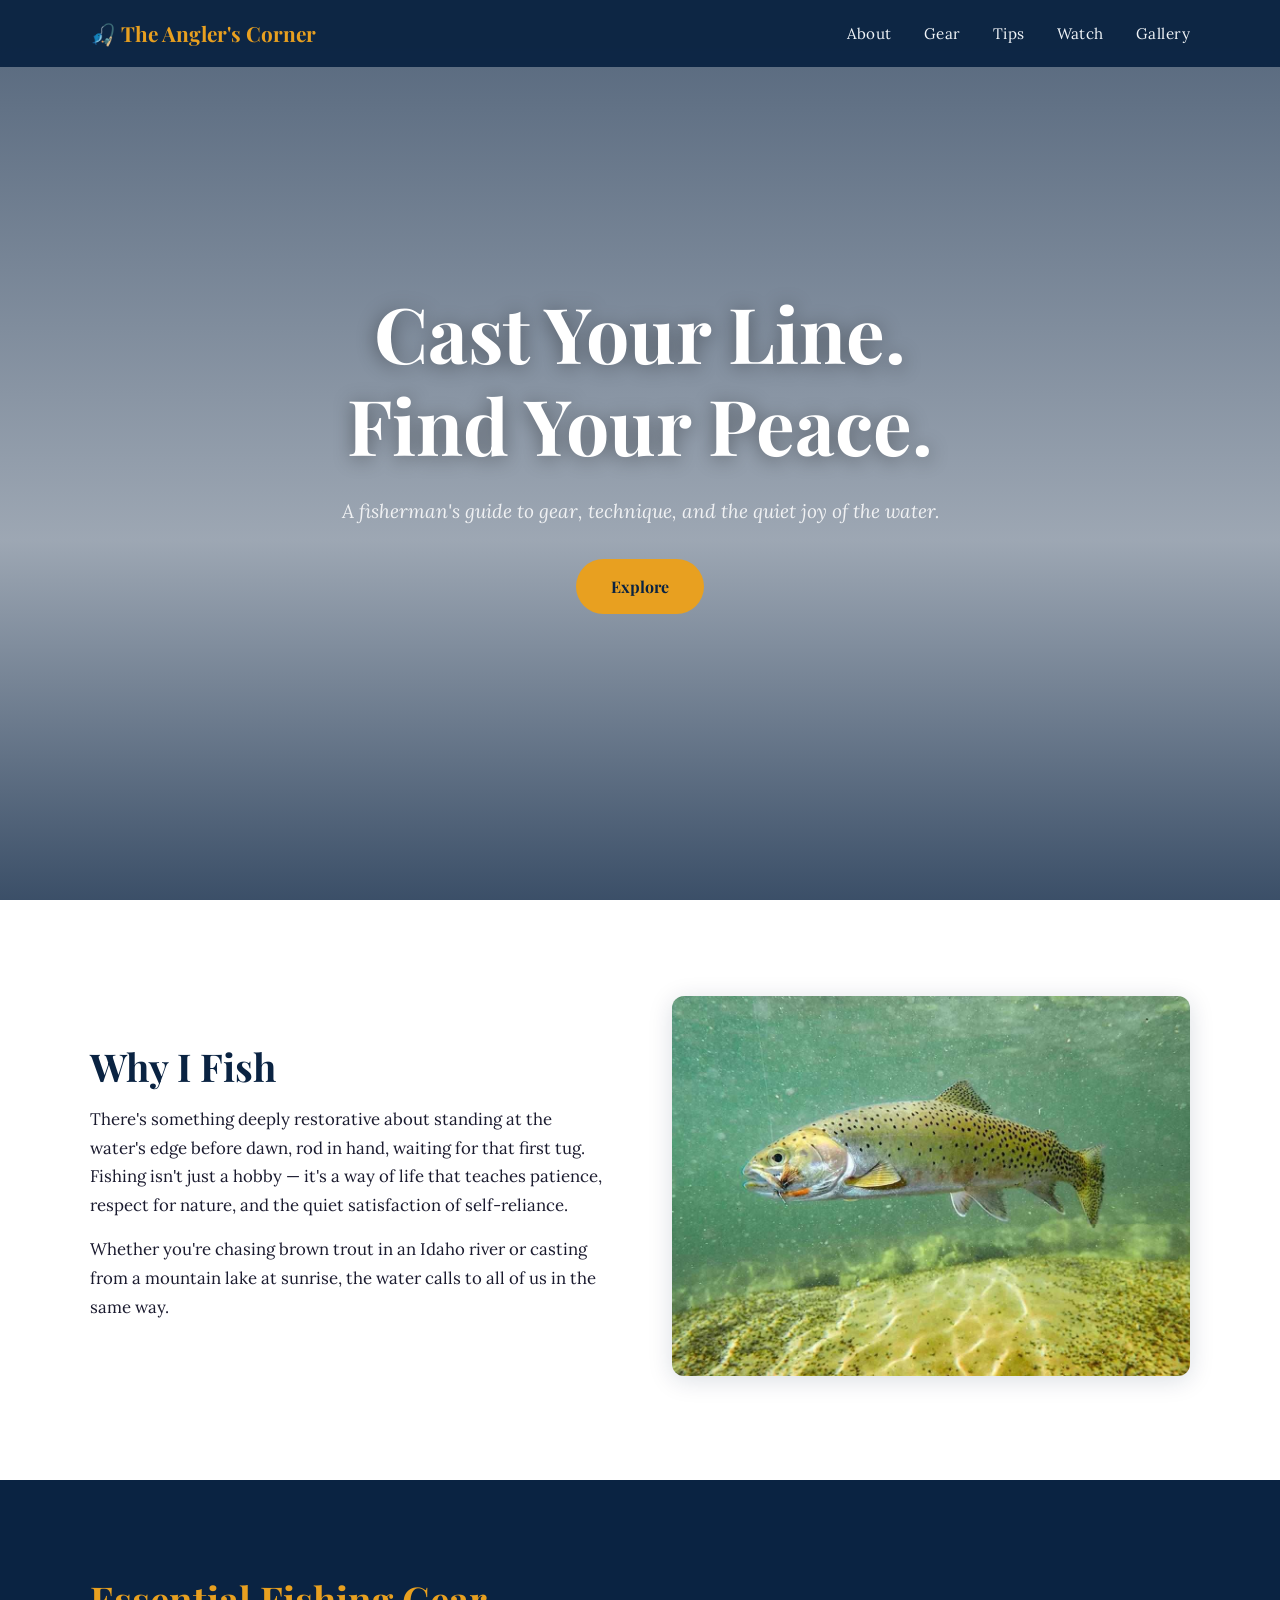
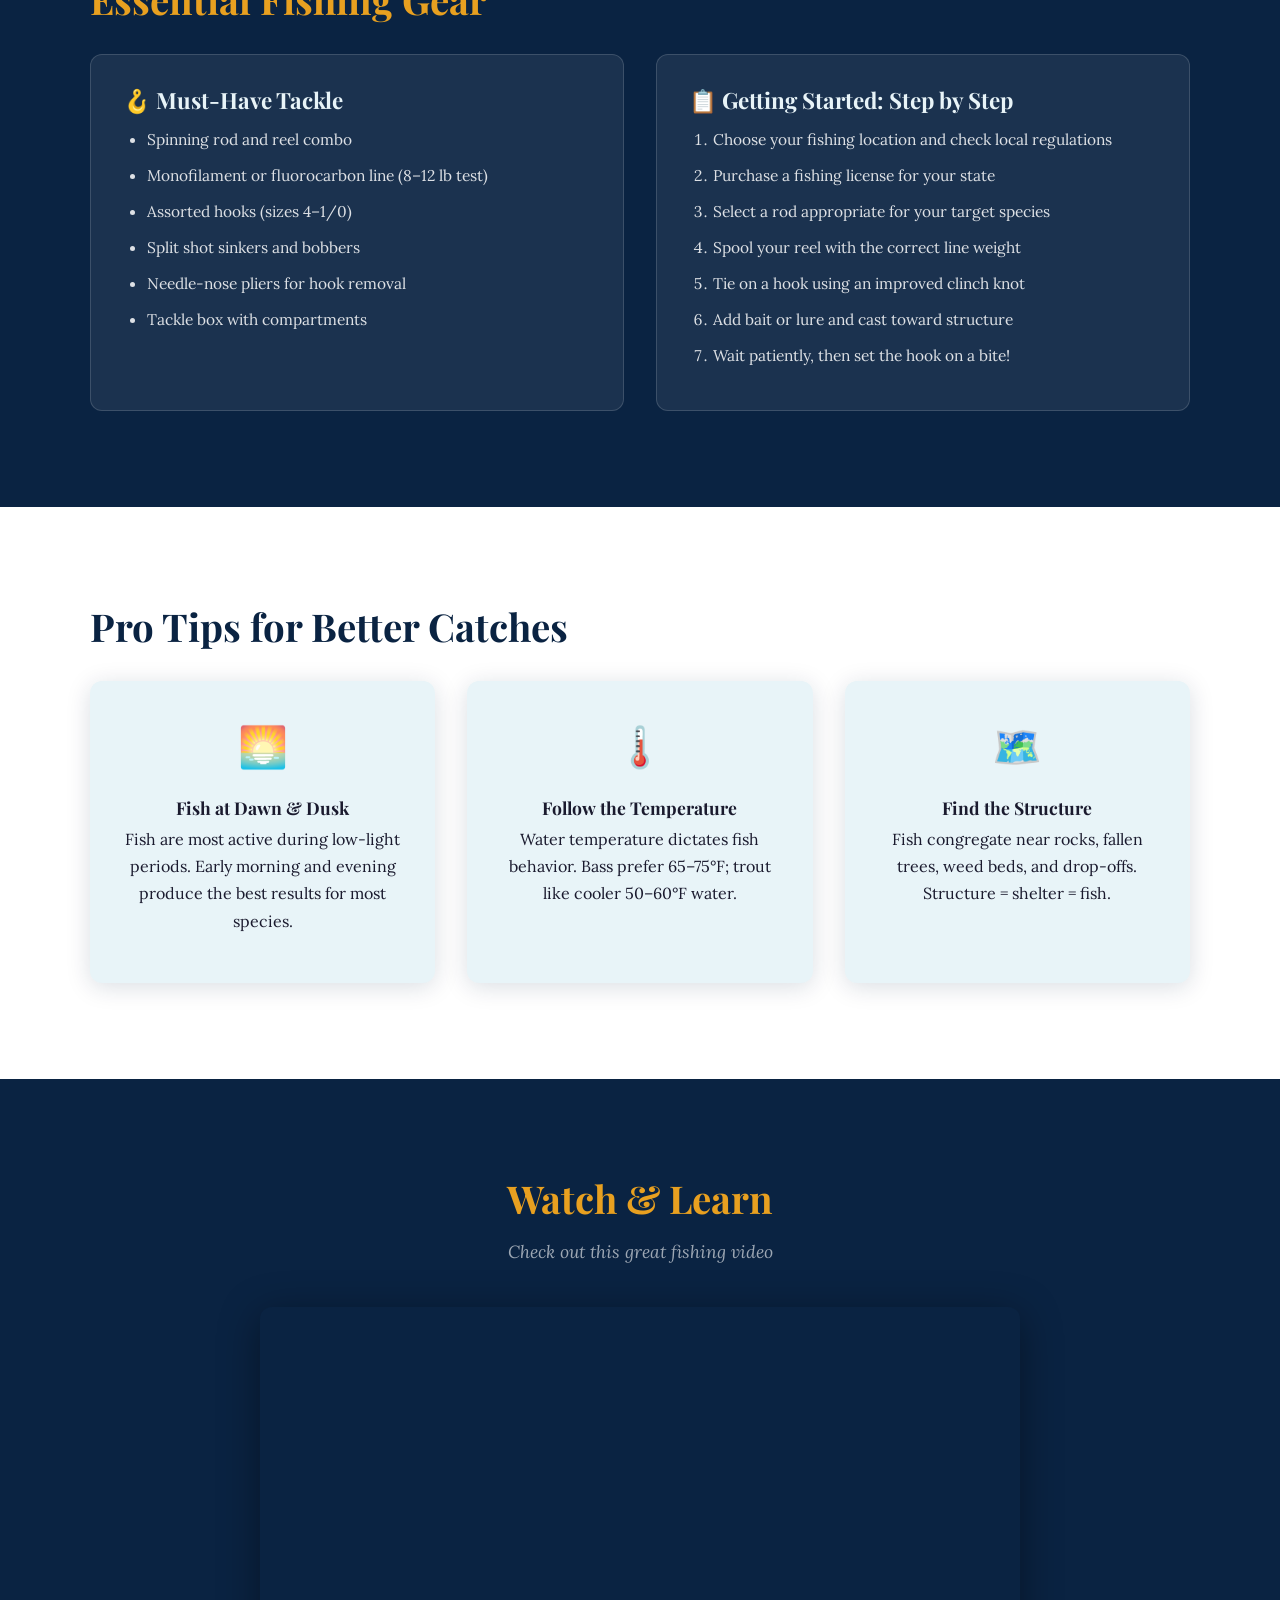
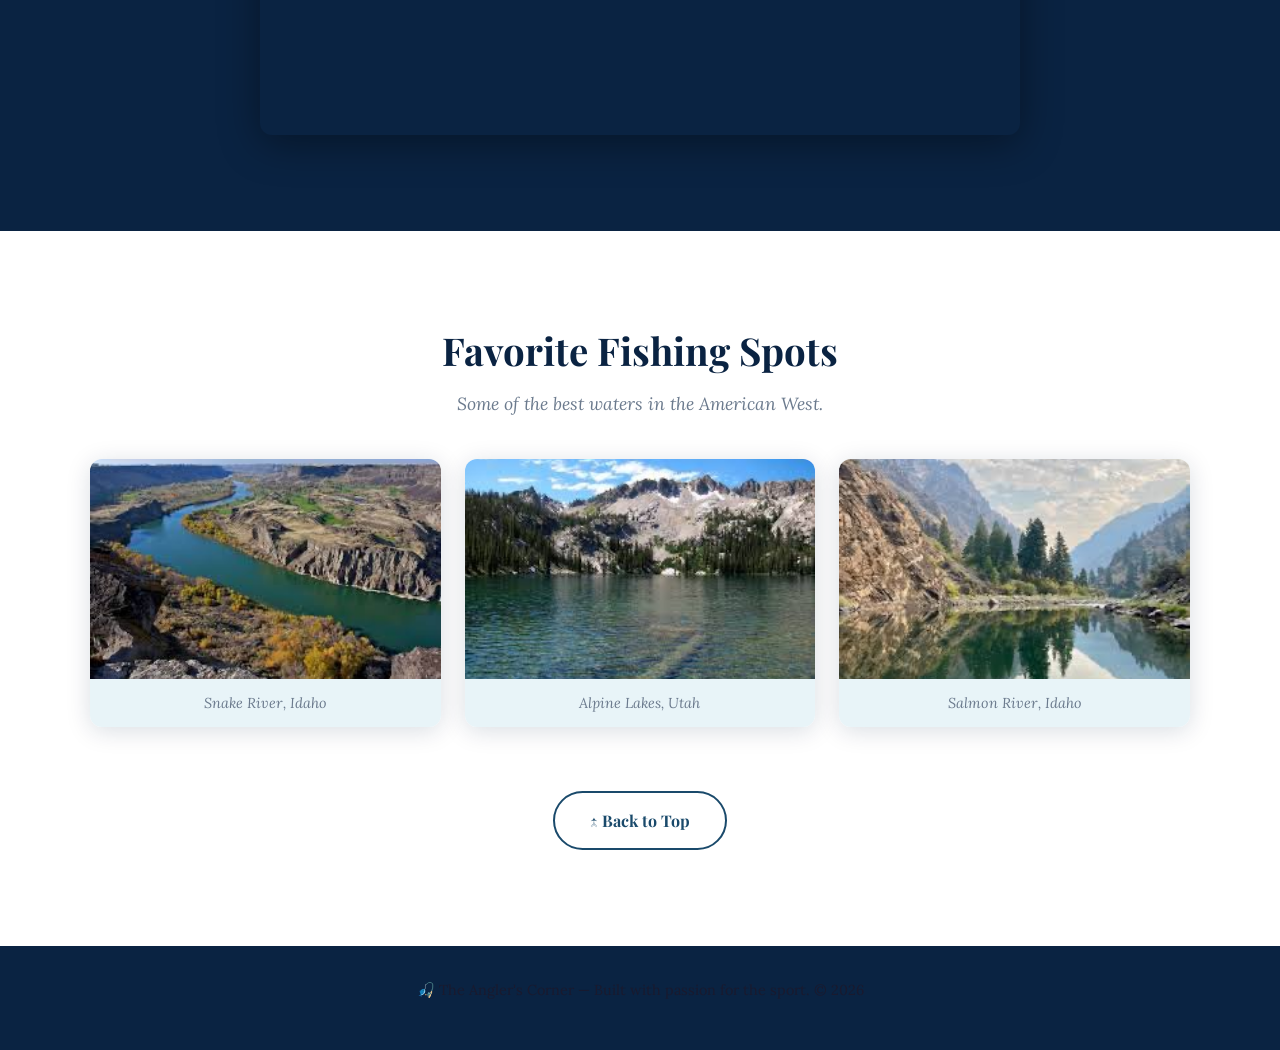
==== scratch.html @ 8323b7f9 "Add files via upload" ====
<!DOCTYPE html>
<html lang="en">
<head>
  <meta charset="UTF-8" />
  <meta name="viewport" content="width=device-width, initial-scale=1.0"/>
  <title>The Angler's Corner</title>
  <link rel="stylesheet" href="scratch-styles.css" />
  <link href="https://fonts.googleapis.com/css2?family=Playfair+Display:wght@700;900&family=Lora:ital,wght@0,400;0,600;1,400&display=swap" rel="stylesheet"/>
</head>
<body>

  <!-- Navigation -->
  <nav>
    <div class="nav-inner">
      <span class="nav-logo">🎣 The Angler's Corner</span>
      <ul class="nav-links">
        <li><a href="#about">About</a></li>
        <li><a href="#gear">Gear</a></li>
        <li><a href="#tips">Tips</a></li>
        <li><a href="#watch">Watch</a></li>
        <li><a href="#anchor-section">Gallery</a></li>
      </ul>
    </div>
  </nav>

  <!-- Hero -->
  <header class="hero">
    <div class="hero-content">
      <h1>Cast Your Line.<br/>Find Your Peace.</h1>
      <p>A fisherman's guide to gear, technique, and the quiet joy of the water.</p>
      <a href="#about" class="btn">Explore</a>
    </div>
  </header>

  <!-- About Section -->
  <section id="about" class="section">
    <div class="container two-col">
      <div class="text-block">
        <h2>Why I Fish</h2>
        <p>There's something deeply restorative about standing at the water's edge before dawn, rod in hand, waiting for that first tug. Fishing isn't just a hobby — it's a way of life that teaches patience, respect for nature, and the quiet satisfaction of self-reliance.</p>
        <p>Whether you're chasing brown trout in an Idaho river or casting from a mountain lake at sunrise, the water calls to all of us in the same way.</p>
      </div>
      <div class="img-block">
        <img src="[data-uri]" alt="Brown trout underwater" />
      </div>
    </div>
  </section>

  <!-- Gear Section -->
  <section id="gear" class="section dark-section">
    <div class="container">
      <h2>Essential Fishing Gear</h2>
      <div class="lists-grid">
        <div class="list-card">
          <h3>🪝 Must-Have Tackle</h3>
          <ul>
            <li>Spinning rod and reel combo</li>
            <li>Monofilament or fluorocarbon line (8–12 lb test)</li>
            <li>Assorted hooks (sizes 4–1/0)</li>
            <li>Split shot sinkers and bobbers</li>
            <li>Needle-nose pliers for hook removal</li>
            <li>Tackle box with compartments</li>
          </ul>
        </div>
        <div class="list-card">
          <h3>📋 Getting Started: Step by Step</h3>
          <ol>
            <li>Choose your fishing location and check local regulations</li>
            <li>Purchase a fishing license for your state</li>
            <li>Select a rod appropriate for your target species</li>
            <li>Spool your reel with the correct line weight</li>
            <li>Tie on a hook using an improved clinch knot</li>
            <li>Add bait or lure and cast toward structure</li>
            <li>Wait patiently, then set the hook on a bite!</li>
          </ol>
        </div>
      </div>
    </div>
  </section>

  <!-- Tips Section -->
  <section id="tips" class="section">
    <div class="container">
      <h2>Pro Tips for Better Catches</h2>
      <div class="tips-grid">
        <div class="tip-card">
          <span class="tip-icon">🌅</span>
          <h4>Fish at Dawn & Dusk</h4>
          <p>Fish are most active during low-light periods. Early morning and evening produce the best results for most species.</p>
        </div>
        <div class="tip-card">
          <span class="tip-icon">🌡️</span>
          <h4>Follow the Temperature</h4>
          <p>Water temperature dictates fish behavior. Bass prefer 65–75°F; trout like cooler 50–60°F water.</p>
        </div>
        <div class="tip-card">
          <span class="tip-icon">🗺️</span>
          <h4>Find the Structure</h4>
          <p>Fish congregate near rocks, fallen trees, weed beds, and drop-offs. Structure = shelter = fish.</p>
        </div>
      </div>
    </div>
  </section>

  <!-- YouTube Video -->
  <section id="watch" class="section dark-section">
    <div class="container centered">
      <h2>Watch & Learn</h2>
      <p class="subtitle">Check out this great fishing video</p>
      <div class="video-wrapper">
        <iframe width="760" height="428" src="https://www.youtube-nocookie.com/embed/7NB1Auof7_8?si=Ruilb0gTZkhSU6r_" title="YouTube video player" frameborder="0" allow="accelerometer; autoplay; clipboard-write; encrypted-media; gyroscope; picture-in-picture; web-share" referrerpolicy="strict-origin-when-cross-origin" allowfullscreen></iframe>
      </div>
    </div>
  </section>

  <!-- Gallery -->
  <section id="anchor-section" class="section">
    <div class="container centered">
      <h2>Favorite Fishing Spots</h2>
      <p class="subtitle">Some of the best waters in the American West.</p>
      <div class="gallery-grid">
        <div class="gallery-card">
          <img src="[data-uri]" alt="Snake River, Idaho" />
          <p>Snake River, Idaho</p>
        </div>
        <div class="gallery-card">
          <img src="[data-uri]" alt="Alpine Lakes, Utah" />
          <p>Alpine Lakes, Utah</p>
        </div>
        <div class="gallery-card">
          <img src="[data-uri]" alt="Salmon River, Idaho" />
          <p>Salmon River, Idaho</p>
        </div>
      </div>
      <a href="#about" class="btn btn-outline">↑ Back to Top</a>
    </div>
  </section>

  <footer>
    <p>🎣 The Angler's Corner &mdash; Built with passion for the sport. &copy; 2026</p>
  </footer>

</body>
</html>
---- scratch-styles.css ----
/* =============================================
   scratch-styles.css — The Angler's Corner
   ============================================= */

/* CSS Variables */
:root {
  --water-deep: #0a2342;
  --water-mid: #1a4a6b;
  --water-light: #2d7ea8;
  --foam: #e8f4f8;
  --sand: #f5e6c8;
  --wood: #8b5e3c;
  --accent: #e8a020;
  --accent-dark: #c47d10;
  --text-dark: #1a1a2e;
  --text-light: #f0f4f8;
  --text-muted: #6b7a8d;
  --white: #ffffff;
  --shadow: 0 4px 24px rgba(10, 35, 66, 0.15);
  --radius: 12px;
  --font-display: 'Playfair Display', Georgia, serif;
  --font-body: 'Lora', Georgia, serif;
}

/* Reset & Base */
*, *::before, *::after { box-sizing: border-box; margin: 0; padding: 0; }

html { scroll-behavior: smooth; }

body {
  font-family: var(--font-body);
  color: var(--text-dark);
  background: var(--white);
  line-height: 1.7;
}

/* Typography */
h1, h2, h3, h4 {
  font-family: var(--font-display);
  line-height: 1.2;
}

h2 {
  font-size: 2.4rem;
  margin-bottom: 1rem;
  color: var(--water-deep);
}

h3 { font-size: 1.4rem; margin-bottom: 0.75rem; color: var(--water-mid); }
h4 { font-size: 1.1rem; margin-bottom: 0.5rem; }

p { margin-bottom: 1rem; color: var(--text-dark); }

/* Navigation */
nav {
  position: fixed;
  top: 0; left: 0; right: 0;
  z-index: 100;
  background: rgba(10, 35, 66, 0.95);
  backdrop-filter: blur(8px);
  padding: 1rem 2rem;
  font-family: var(--font-body);
}

.nav-inner {
  max-width: 1100px;
  margin: 0 auto;
  display: flex;
  justify-content: space-between;
  align-items: center;
}

.nav-logo {
  color: var(--accent);
  font-family: var(--font-display);
  font-size: 1.3rem;
  font-weight: 700;
}

.nav-links {
  list-style: none;
  display: flex;
  gap: 2rem;
}

.nav-links a {
  color: var(--text-light);
  text-decoration: none;
  font-size: 0.95rem;
  letter-spacing: 0.03em;
  transition: color 0.2s;
}

.nav-links a:hover { color: var(--accent); }

/* Hero */
.hero {
  min-height: 100vh;
  background:
    linear-gradient(to bottom, rgba(10,35,66,0.7) 0%, rgba(10,35,66,0.4) 60%, rgba(10,35,66,0.8) 100%),
    url('https://images.unsplash.com/photo-1516490981167-dc990b74a4b1?w=1400&q=80') center/cover no-repeat;
  display: flex;
  align-items: center;
  justify-content: center;
  text-align: center;
  padding: 2rem;
}

.hero-content {
  max-width: 700px;
  animation: fadeUp 1s ease both;
}

.hero h1 {
  font-size: clamp(2.5rem, 6vw, 5rem);
  color: var(--white);
  margin-bottom: 1.5rem;
  text-shadow: 0 2px 20px rgba(0,0,0,0.4);
}

.hero p {
  font-size: 1.2rem;
  color: rgba(255,255,255,0.85);
  margin-bottom: 2rem;
  font-style: italic;
}

/* Buttons */
.btn {
  display: inline-block;
  background: var(--accent);
  color: var(--water-deep);
  padding: 0.85rem 2.2rem;
  border-radius: 50px;
  text-decoration: none;
  font-family: var(--font-display);
  font-weight: 700;
  font-size: 1rem;
  transition: background 0.2s, transform 0.2s;
}

.btn:hover { background: var(--accent-dark); transform: translateY(-2px); }

.btn-outline {
  background: transparent;
  border: 2px solid var(--water-mid);
  color: var(--water-mid);
  margin-top: 2rem;
}

.btn-outline:hover { background: var(--water-mid); color: var(--white); }

/* Sections */
.section { padding: 6rem 2rem; }

.dark-section {
  background: var(--water-deep);
  color: var(--text-light);
}

.dark-section h2 { color: var(--accent); }
.dark-section h3 { color: var(--foam); }
.dark-section p { color: rgba(255,255,255,0.8); }
.dark-section li { color: rgba(255,255,255,0.85); }

.container {
  max-width: 1100px;
  margin: 0 auto;
}

.centered { text-align: center; }

.subtitle {
  font-size: 1.1rem;
  color: var(--text-muted);
  margin-bottom: 2.5rem;
  font-style: italic;
}

.dark-section .subtitle { color: rgba(255,255,255,0.6); }

/* Two Column Layout */
.two-col {
  display: grid;
  grid-template-columns: 1fr 1fr;
  gap: 4rem;
  align-items: center;
}

.text-block p { font-size: 1.05rem; }

.img-block img {
  width: 100%;
  border-radius: var(--radius);
  box-shadow: var(--shadow);
  object-fit: cover;
  height: 380px;
}

/* Lists Grid */
.lists-grid {
  display: grid;
  grid-template-columns: 1fr 1fr;
  gap: 2rem;
  margin-top: 2rem;
}

.list-card {
  background: rgba(255,255,255,0.07);
  border: 1px solid rgba(255,255,255,0.15);
  border-radius: var(--radius);
  padding: 2rem;
}

.list-card ul, .list-card ol {
  padding-left: 1.5rem;
  margin-top: 0.5rem;
}

.list-card li {
  margin-bottom: 0.6rem;
  font-size: 0.97rem;
}

/* Tips Grid */
.tips-grid {
  display: grid;
  grid-template-columns: repeat(3, 1fr);
  gap: 2rem;
  margin-top: 2rem;
}

.tip-card {
  background: var(--foam);
  border-radius: var(--radius);
  padding: 2rem;
  text-align: center;
  box-shadow: var(--shadow);
  transition: transform 0.2s;
}

.tip-card:hover { transform: translateY(-4px); }

.tip-icon { font-size: 2.5rem; display: block; margin-bottom: 1rem; }

/* Video */
.video-wrapper {
  position: relative;
  max-width: 760px;
  margin: 0 auto;
  border-radius: var(--radius);
  overflow: hidden;
  box-shadow: 0 8px 40px rgba(0,0,0,0.4);
}

.video-wrapper iframe { display: block; width: 100%; }

/* Gallery */
.gallery-grid {
  display: grid;
  grid-template-columns: repeat(3, 1fr);
  gap: 1.5rem;
  margin: 2rem 0;
}

.gallery-card {
  border-radius: var(--radius);
  overflow: hidden;
  box-shadow: var(--shadow);
  text-align: center;
}

.gallery-card img {
  width: 100%;
  height: 220px;
  object-fit: cover;
  display: block;
  transition: transform 0.3s;
}

.gallery-card:hover img { transform: scale(1.04); }

.gallery-card p {
  padding: 0.75rem;
  font-size: 0.9rem;
  color: var(--text-muted);
  font-style: italic;
  margin: 0;
  background: var(--foam);
}

/* Footer */
footer {
  background: var(--water-deep);
  color: rgba(255,255,255,0.6);
  text-align: center;
  padding: 2rem;
  font-size: 0.9rem;
}

/* Animations */
@keyframes fadeUp {
  from { opacity: 0; transform: translateY(30px); }
  to { opacity: 1; transform: translateY(0); }
}

/* Responsive */
@media (max-width: 768px) {
  .two-col, .lists-grid, .tips-grid, .gallery-grid {
    grid-template-columns: 1fr;
  }
  .nav-links { display: none; }
  h2 { font-size: 1.8rem; }
}
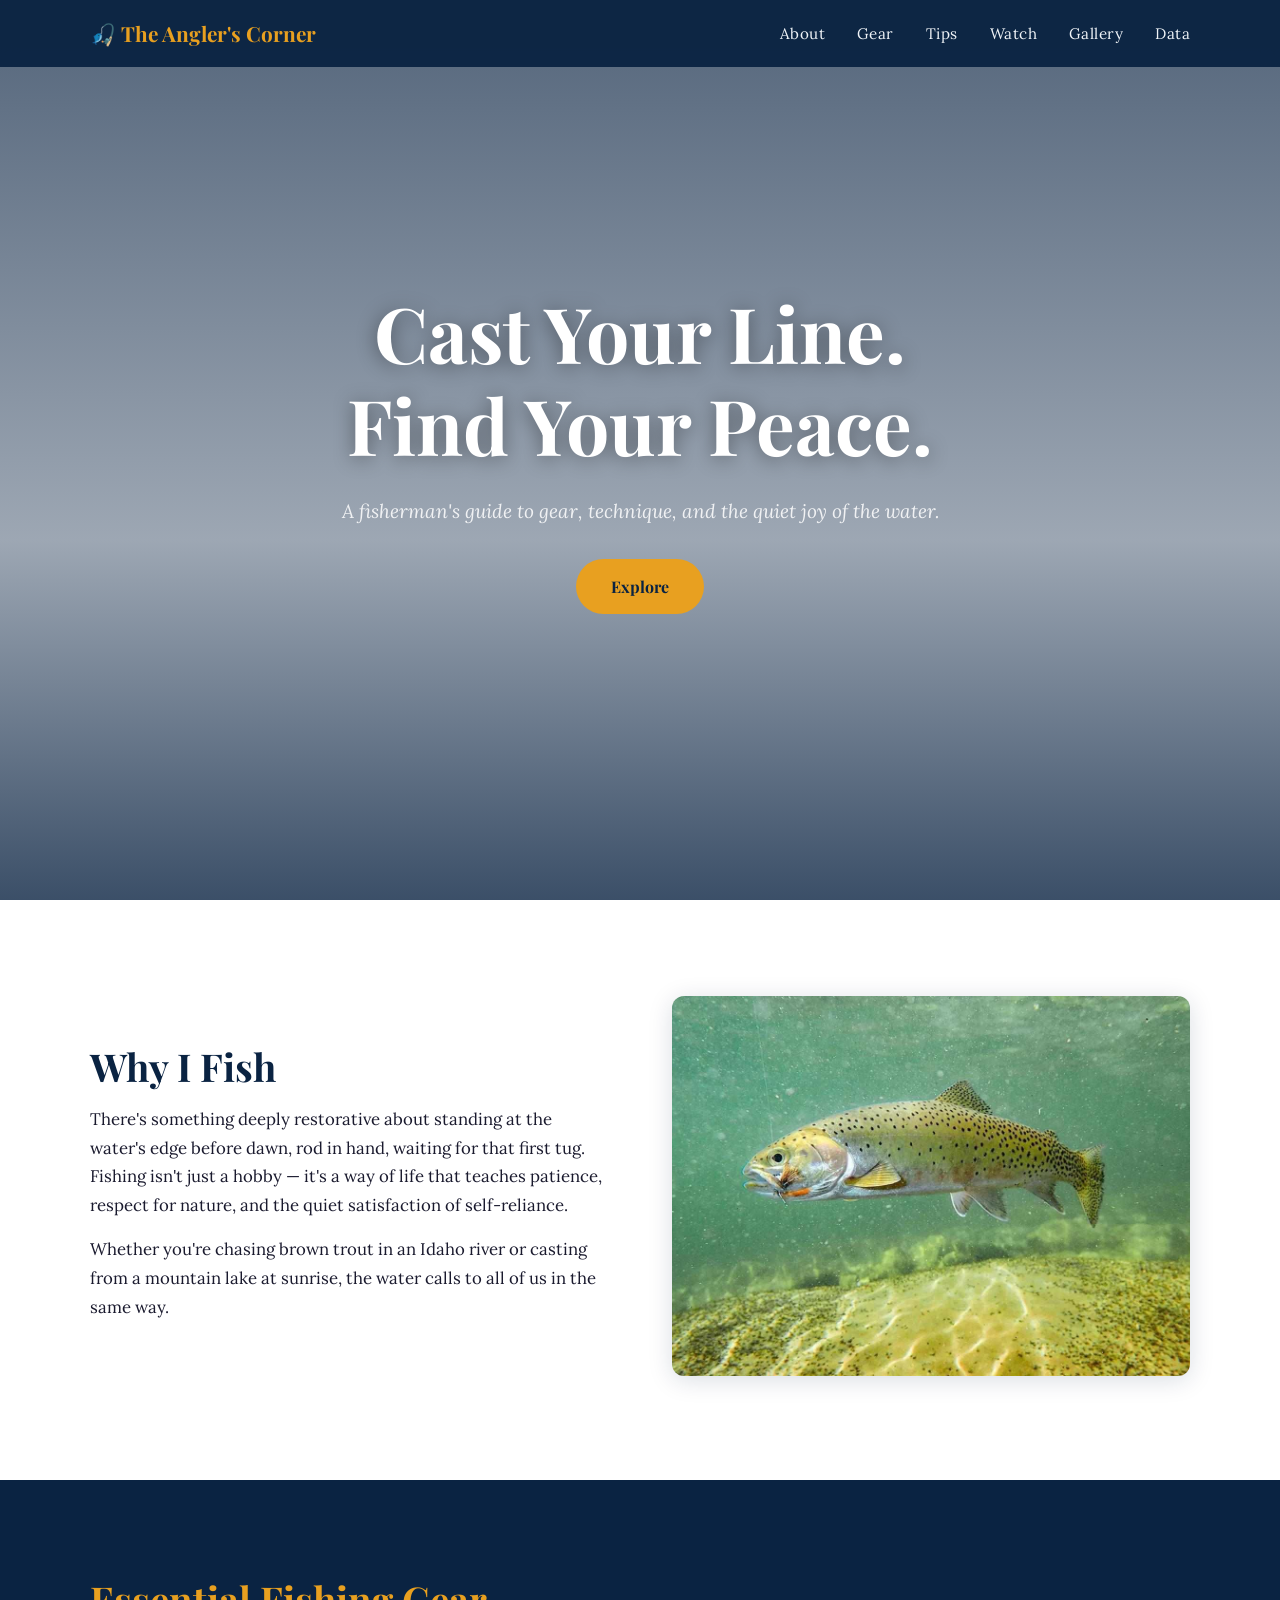
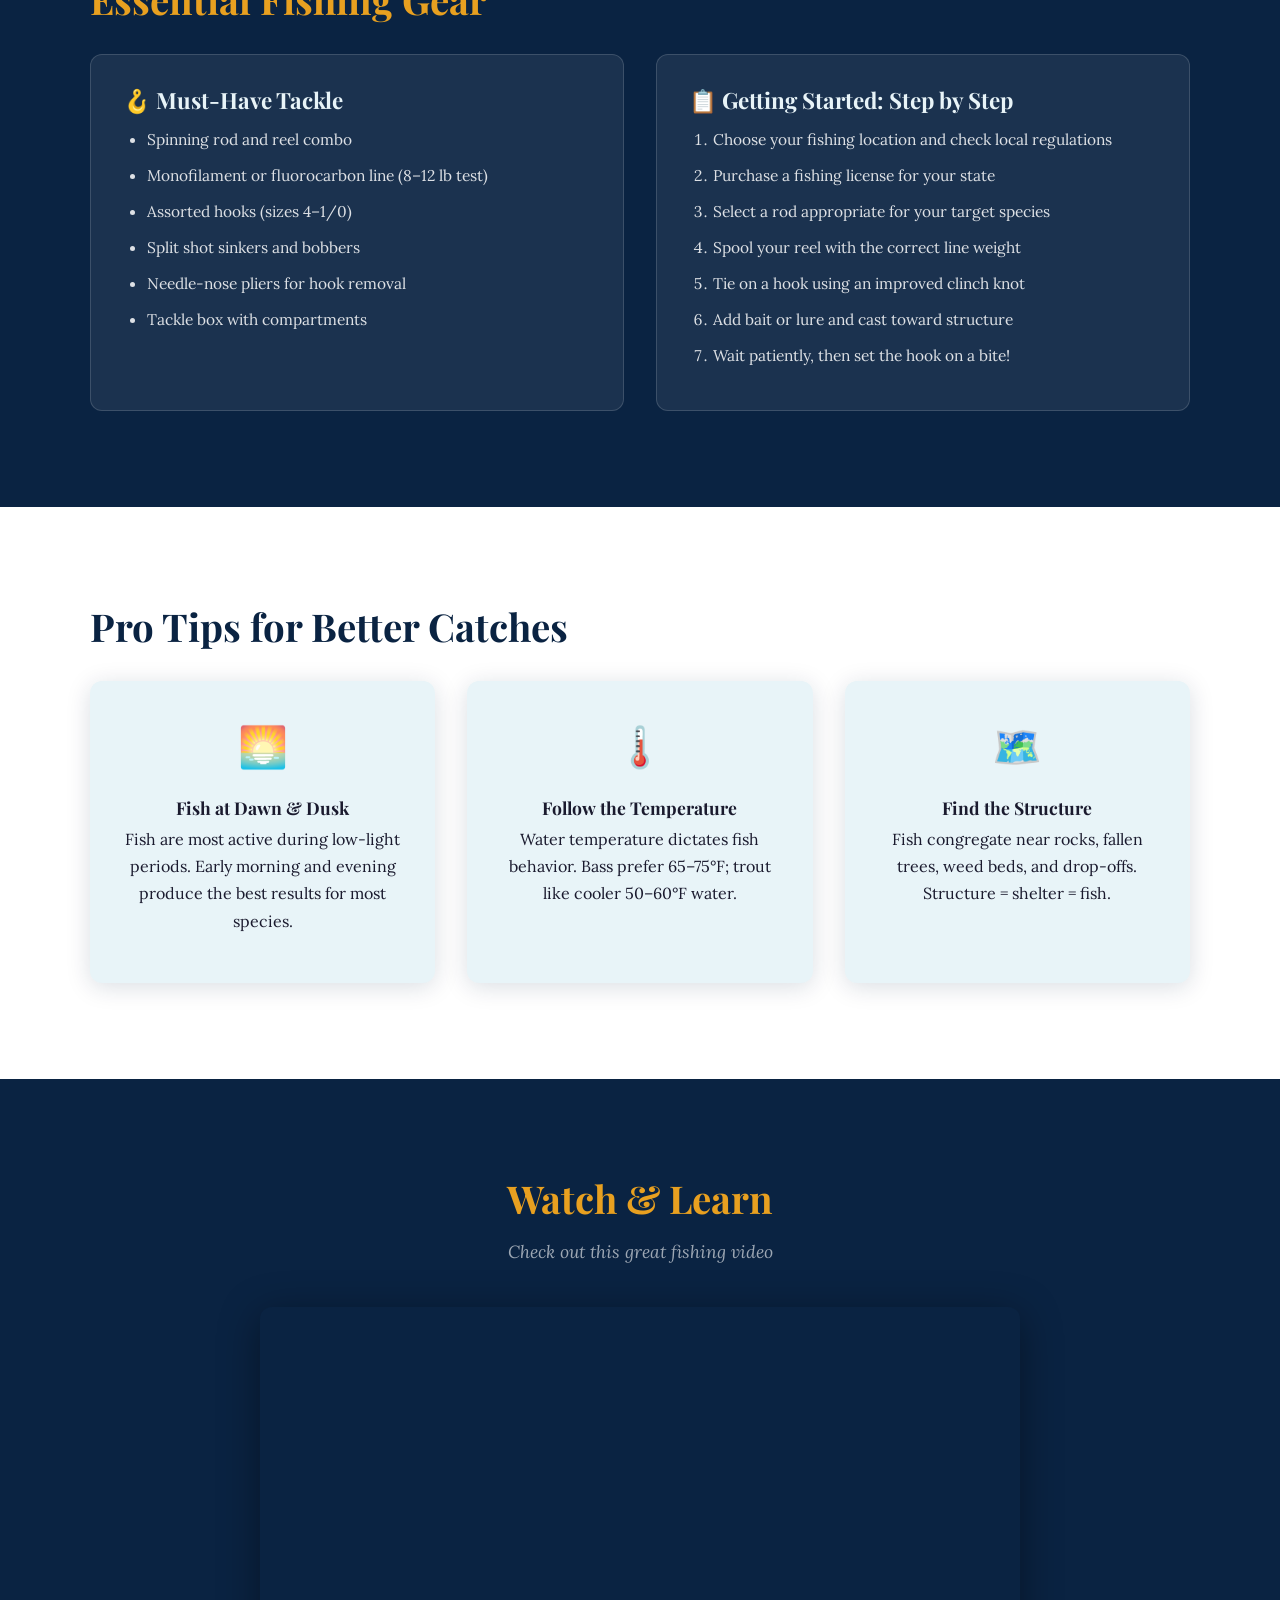
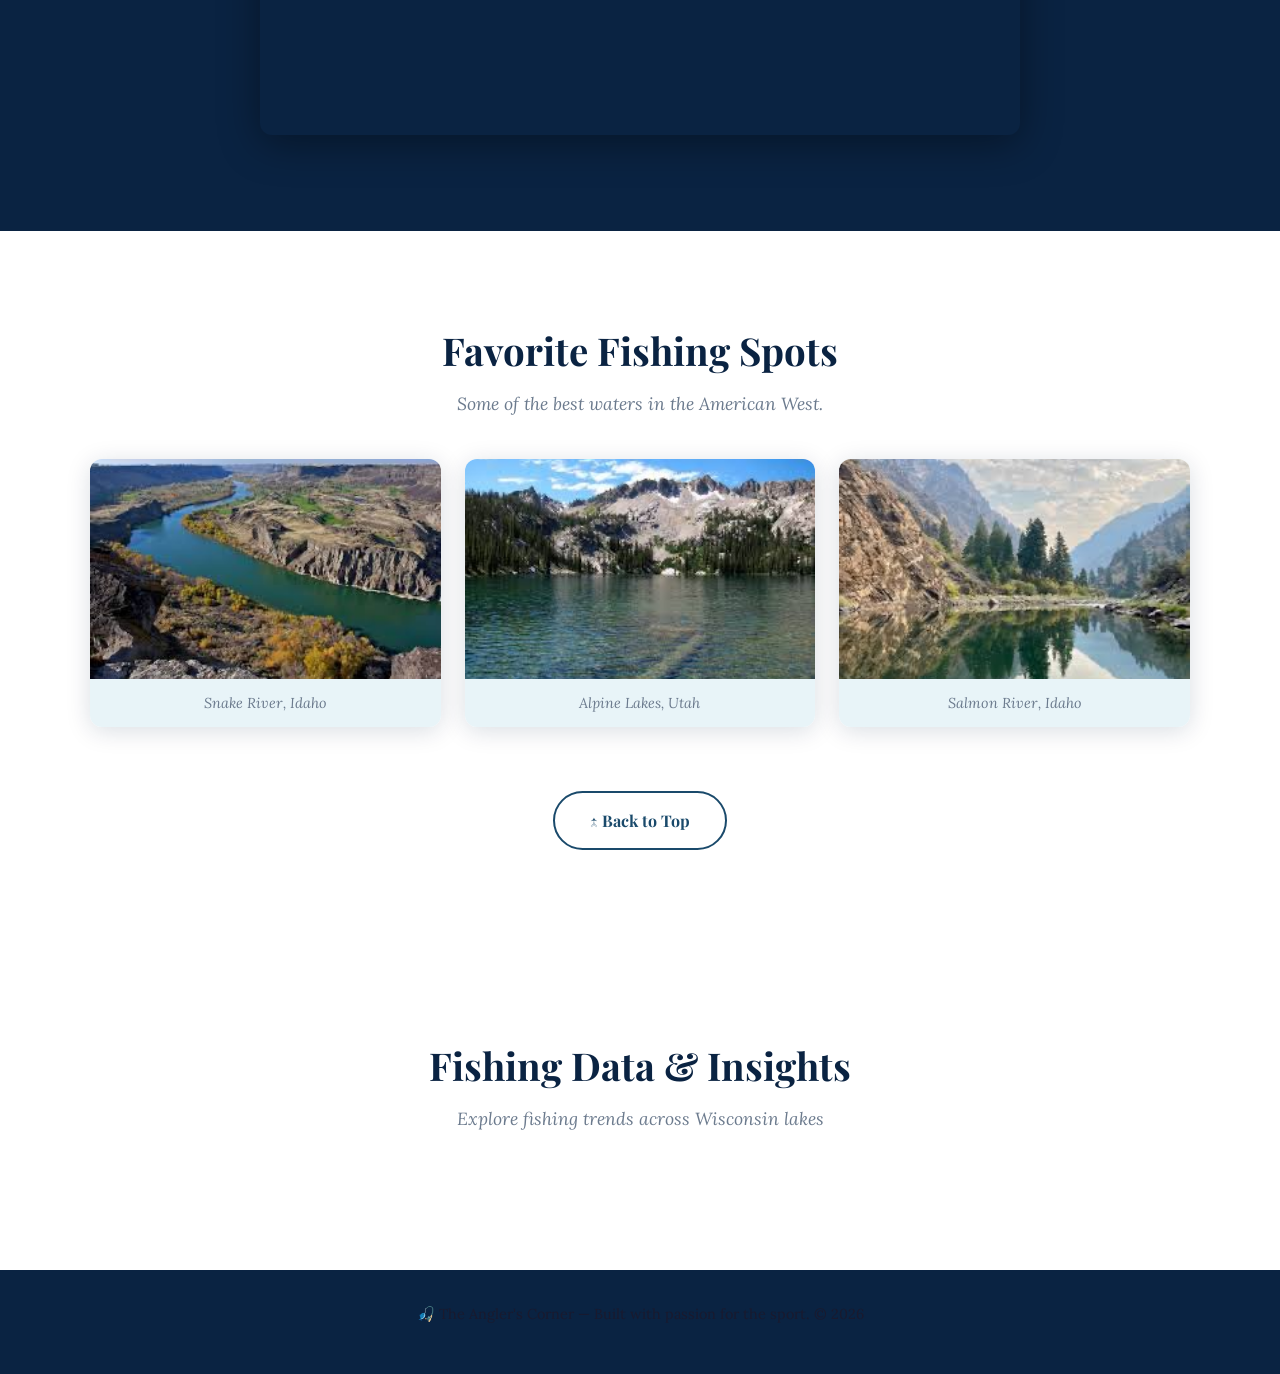
==== commit 9c54cec7: "Add files via upload" ====
--- a/scratch.html
+++ b/scratch.html
@@ -19,6 +19,7 @@
         <li><a href="#tips">Tips</a></li>
         <li><a href="#watch">Watch</a></li>
         <li><a href="#anchor-section">Gallery</a></li>
+        <li><a href="#tableau">Data</a></li>
       </ul>
     </div>
   </nav>
@@ -136,6 +137,18 @@
     </div>
   </section>
 
+  
+  <!-- Tableau Graph -->
+  <section id="tableau" class="section">
+    <div class="container centered">
+      <h2>Fishing Data &amp; Insights</h2>
+      <p class="subtitle">Explore fishing trends across Wisconsin lakes</p>
+      <div style="overflow-x:auto;">
+        <div class='tableauPlaceholder' id='viz1776203127584' style='position: relative'><noscript><a href='#'><img alt='Dashboard 1 ' src='https://public.tableau.com/static/images/Fi/FishingInWisconsinLakes/Dashboard1/1_rss.png' style='border: none' /></a></noscript><object class='tableauViz' style='display:none;'><param name='host_url' value='https%3A%2F%2Fpublic.tableau.com%2F' /><param name='embed_code_version' value='3' /><param name='site_root' value='' /><param name='name' value='FishingInWisconsinLakes&#47;Dashboard1' /><param name='tabs' value='no' /><param name='toolbar' value='yes' /><param name='static_image' value='https://public.tableau.com/static/images/Fi/FishingInWisconsinLakes/Dashboard1/1.png' /><param name='animate_transition' value='yes' /><param name='display_static_image' value='yes' /><param name='display_spinner' value='yes' /><param name='display_overlay' value='yes' /><param name='display_count' value='yes' /><param name='language' value='en-US' /></object></div><script type='text/javascript'>var divElement = document.getElementById('viz1776203127584');var vizElement = divElement.getElementsByTagName('object')[0];vizElement.style.width='100%';vizElement.style.height='800px';var scriptElement = document.createElement('script');scriptElement.src = 'https://public.tableau.com/javascripts/api/viz_v1.js';vizElement.parentNode.insertBefore(scriptElement, vizElement);</script>
+      </div>
+    </div>
+  </section>
+
   <footer>
     <p>🎣 The Angler's Corner &mdash; Built with passion for the sport. &copy; 2026</p>
   </footer>
